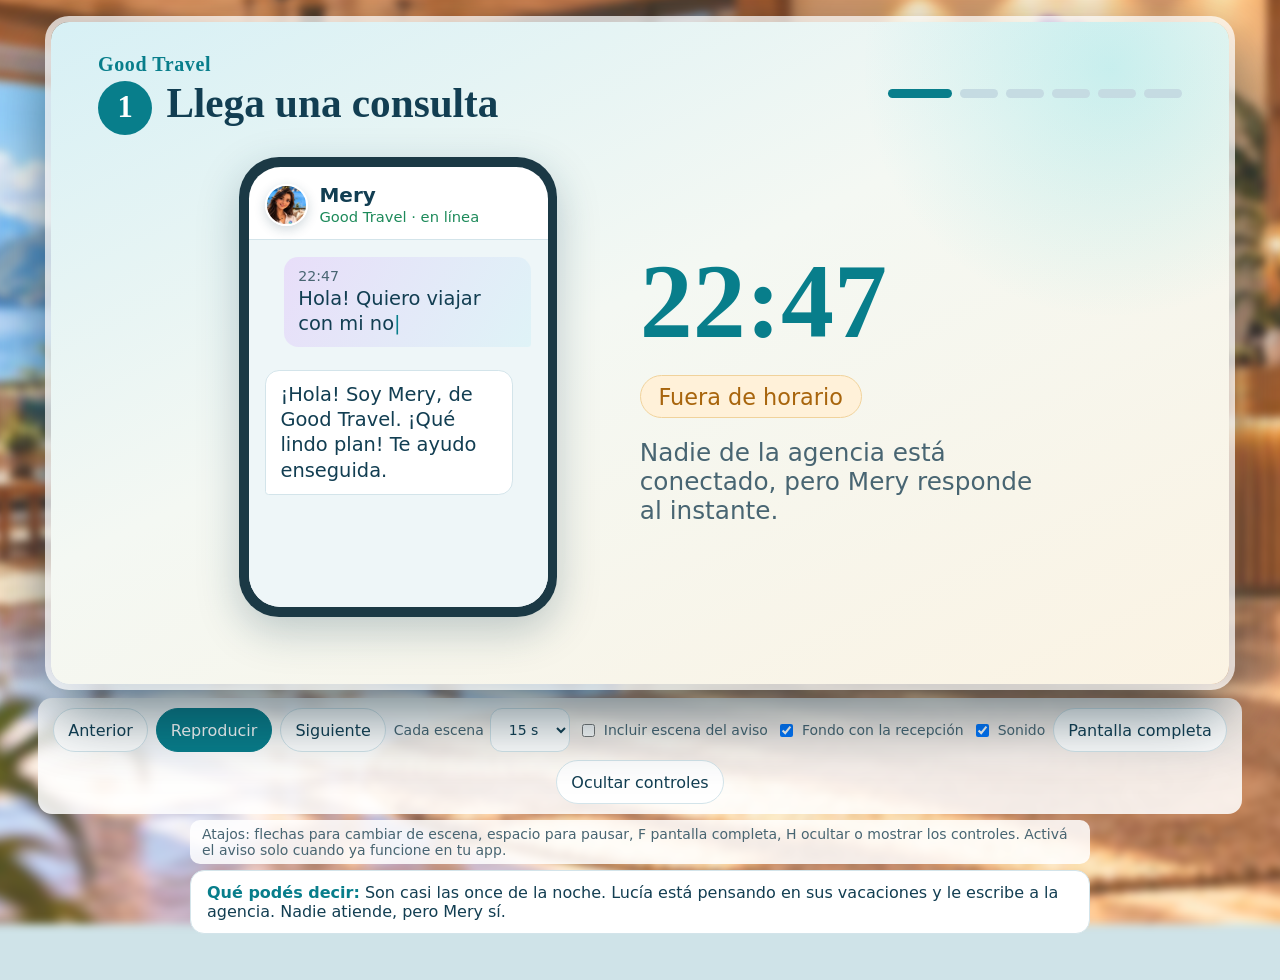
==== materiales/mery-en-accion.html @ b4de02a6 "Material: animación «Mery en acción» para grabar con voz Copia de la animación de 7 escenas (autocon" ====
<!DOCTYPE html>
<html lang="es">
<head>
<meta charset="utf-8">
<meta name="robots" content="noindex">
<meta name="viewport" content="width=device-width, initial-scale=1, viewport-fit=cover">
<title>Mery en acción: video para grabar con tu voz</title>
<style>
:root{--recep:url([data-uri]);--ink:#123e52;--mute:#486572;--tur:#087e8b;--tur2:#19c9d8;--vio:#6a4bb5;--sand:#fbf3e3;--line:#d3e4ea;--ok:#1d8a5a;--warn:#a8650d;--warnbg:#fff1d9;--caribe:url([data-uri]);--brasil:url([data-uri]);--europa:url([data-uri]);--patagonia:url([data-uri]);--mery:url([data-uri]);--face:url([data-uri]);padding-top:env(safe-area-inset-top,0px);padding-bottom:env(safe-area-inset-bottom,0px)}
*{box-sizing:border-box}
html{scroll-padding-top:env(safe-area-inset-top,0px)}
body{margin:0;background:#e6f2f5;color:var(--ink);font-family:system-ui,-apple-system,"Segoe UI",Roboto,sans-serif;display:flex;flex-direction:column;align-items:center;min-height:100vh}
button,select{font:inherit;color:var(--ink);background:#fff;border:1px solid var(--line);border-radius:22px;padding:8px 14px;min-height:44px;cursor:pointer}
select{border-radius:12px}
button:focus-visible,select:focus-visible,input:focus-visible{outline:3px solid var(--vio);outline-offset:2px}
button.main{background:var(--tur);border-color:var(--tur);color:#fff}
.wrap{width:min(100vw,calc((100vh - 150px)*16/9));margin:0 auto}
.frame{container-type:inline-size;position:relative;width:100%;aspect-ratio:16/9;overflow:hidden;background:linear-gradient(155deg,#d7f0f5 0%,#f4f8f3 45%,var(--sand) 100%);border-radius:1cqw}
.frame::before{content:"";position:absolute;right:-12cqw;top:-18cqw;width:44cqw;height:44cqw;border-radius:50%;background:radial-gradient(circle,#19c9d833,transparent 68%)}
.top{position:absolute;left:4cqw;right:4cqw;top:2.6cqw;display:flex;justify-content:space-between;align-items:center}
.brand{font:700 1.7cqw Georgia,serif;color:var(--tur);letter-spacing:.05cqw}
.title{font:600 3.5cqw Georgia,serif;margin-top:.3cqw}
.title i{font-style:normal;display:inline-grid;place-items:center;width:4.6cqw;height:4.6cqw;border-radius:50%;background:var(--tur);color:#fff;font-size:2.6cqw;margin-right:1.2cqw}
.steps{display:flex;gap:.7cqw}
.steps b{width:3.2cqw;height:.8cqw;border-radius:1cqw;background:#c5dbe2;transition:all .4s}
.steps b.on{background:var(--tur);width:5.4cqw}.steps b.done{background:var(--vio)}.steps b.off{display:none}
.scene{position:absolute;inset:11.5cqw 4cqw 3cqw;display:none}
.scene.active{display:block}
.in{opacity:0}
.scene.active .in{animation:rise .7s var(--d,0s) both}
@keyframes rise{from{opacity:0;transform:translateY(1.6cqw)}to{opacity:1;transform:none}}
@keyframes pop{0%{opacity:0;transform:scale(.7)}70%{transform:scale(1.06)}100%{opacity:1;transform:none}}
@keyframes gone{to{opacity:0;height:0;padding:0;margin:0;border:0}}
@keyframes dot{0%,100%{opacity:.3}50%{opacity:1}}
.col{display:flex;flex-direction:column;gap:1.3cqw}
.row{display:flex;gap:2.6cqw;align-items:flex-start}
.card{background:#fff;border:1px solid var(--line);border-radius:1.6cqw;padding:1.8cqw;box-shadow:0 .5cqw 2cqw #123e5214}
.mrow{display:flex;gap:1cqw;align-items:flex-end}
.mrow.l{justify-content:flex-end}
.av{flex:none;width:5cqw;height:5cqw;border-radius:50%;background:var(--face) center 12%/cover;border:.3cqw solid #fff;box-shadow:0 .3cqw 1cqw #123e5233}
.av.lu{background:linear-gradient(135deg,var(--vio),#a58cf0);display:grid;place-items:center;color:#fff;font:700 2.2cqw Georgia,serif}
.msg{background:#fff;border:1px solid var(--line);border-radius:1.6cqw 1.6cqw 1.6cqw .3cqw;padding:1.2cqw 1.7cqw;font-size:2.15cqw;line-height:1.35;max-width:44cqw;box-shadow:0 .3cqw 1cqw #123e520f}
.msg.me{background:linear-gradient(120deg,#e8def9,#dff3f7);border:0;border-radius:1.6cqw 1.6cqw .3cqw 1.6cqw}
.msg small{display:block;color:var(--mute);font-size:1.4cqw;margin-bottom:.2cqw}
.typing{display:flex;gap:.5cqw;background:#fff;border:1px solid var(--line);border-radius:1.6cqw;padding:1.2cqw 1.5cqw;overflow:hidden}
.typing i{width:.9cqw;height:.9cqw;border-radius:50%;background:var(--tur);animation:dot 1s infinite}
.typing i:nth-child(2){animation-delay:.2s}.typing i:nth-child(3){animation-delay:.4s}
.scene.active .typing.t{animation:rise .3s var(--d) both,gone .01s calc(var(--d) + 1.1s) forwards}
.chip{display:inline-flex;align-items:center;gap:.8cqw;background:#fff;border:1px solid var(--line);border-radius:3cqw;padding:.6cqw 1.5cqw;font-size:1.9cqw;margin:.4cqw .6cqw .4cqw 0}
.chip.ok{border-color:#8fd6b5;background:#eefaf3}.chip.ok::before{content:"✓";color:var(--ok);font-weight:700}
.chip.wn{background:var(--warnbg);border-color:#f0d29b;color:var(--warn)}
.big{font:600 2.7cqw Georgia,serif}
.mute{color:var(--mute);font-size:1.8cqw}
.cur::after{content:"|";color:var(--tur);animation:blk 1s infinite}@keyframes blk{50%{opacity:0}}
.grid4{display:grid;grid-template-columns:repeat(4,1fr);gap:1.6cqw}
.dest{position:relative;height:19cqw;border-radius:1.6cqw;background:#cfe6ec center/cover;overflow:hidden;border:.35cqw solid #fff;box-shadow:0 .5cqw 2cqw #123e5222;transition:all .5s}
.dest span{position:absolute;left:0;right:0;bottom:0;padding:2.2cqw 1.2cqw .9cqw;background:linear-gradient(transparent,#06303ccc);color:#fff;font:600 2.3cqw Georgia,serif}
.dest em{position:absolute;top:.9cqw;left:.9cqw;background:var(--tur);color:#fff;font:600 1.5cqw system-ui;border-radius:2cqw;padding:.3cqw 1cqw;font-style:normal;opacity:0}
.scene.active .dest.hl{animation:pop .6s 1.6s both}
.scene.active .dest.hl em{opacity:1;animation:rise .5s 2.1s both}
.scene.active .dest.dim{animation:rise .7s var(--d,0s) both,fade .6s 1.6s forwards}
@keyframes fade{to{opacity:.45;filter:grayscale(.6)}}
.p-caribe{background-image:var(--caribe)}.p-brasil{background-image:var(--brasil)}.p-europa{background-image:var(--europa)}.p-patagonia{background-image:var(--patagonia)}
.mery{width:19cqw;height:26cqw;border-radius:1.8cqw;background:var(--mery) center top/cover;border:.4cqw solid #fff;box-shadow:0 .8cqw 3cqw #123e5233;position:relative;flex:none}
.mery span{position:absolute;left:1cqw;right:1cqw;bottom:1cqw;background:#fffffff0;border-radius:1.2cqw;padding:.7cqw 1.2cqw;font-size:1.8cqw;line-height:1.25}
.mery b{display:block;font:700 2.2cqw Georgia,serif;color:var(--tur)}
.fail{border-left:.5cqw solid #e2a13f;background:var(--warnbg);color:var(--warn);padding:.9cqw 1.5cqw;font-size:1.9cqw;border-radius:0 1cqw 1cqw 0}
.phone{width:30cqw;border-radius:3cqw;border:.5cqw solid #b5ced6;background:#fff;padding:2cqw;box-shadow:0 1cqw 3cqw #123e5222}
.notif{background:#eaf7f9;border-radius:1.6cqw;padding:1.6cqw;font-size:2cqw;border-left:.6cqw solid var(--tur)}
.thumb{width:9cqw;height:9cqw;border-radius:1.4cqw;background:#cfe6ec center/cover;flex:none}
.nums{display:grid;grid-template-columns:repeat(4,1fr);gap:1.6cqw;margin-top:1.6cqw}
.num{background:#fff;border:1px solid var(--line);border-radius:1.4cqw;padding:1.2cqw;text-align:center}
.num input{width:100%;background:transparent;border:0;border-bottom:2px dashed #b5ced6;color:var(--tur);text-align:center;font:700 4.6cqw Georgia,serif;padding:0}
.num label{display:block;margin-top:.6cqw;color:var(--mute);font-size:1.6cqw}
.slogan{position:absolute;right:0;bottom:-.5cqw;font:italic 2cqw Georgia,serif;color:var(--tur)}
.clock{font:700 9cqw Georgia,serif;color:var(--tur);line-height:1}
.ph{flex:none;width:27cqw;height:39cqw;border-radius:3.4cqw;background:#1b3945;padding:.8cqw;box-shadow:0 1.2cqw 3.5cqw #123e5240}
.ph-s{background:#fff;border-radius:2.7cqw;height:100%;overflow:hidden;display:flex;flex-direction:column}
.ph-h{display:flex;gap:1cqw;align-items:center;padding:1.4cqw 1.4cqw 1.1cqw;border-bottom:1px solid var(--line)}
.ph-h .av{width:3.6cqw;height:3.6cqw;border-width:.2cqw}
.ph-h b{display:block;font-size:1.7cqw}.ph-h small{color:var(--ok);font-size:1.25cqw}
.ph-b{flex:1;display:flex;flex-direction:column;gap:1cqw;padding:1.4cqw;background:#eef6f8}
.ph .b{align-self:flex-start;background:#fff;border:1px solid var(--line);border-radius:1.2cqw 1.2cqw 1.2cqw .3cqw;padding:.9cqw 1.2cqw;font-size:1.65cqw;line-height:1.3;max-width:21cqw}
.ph .b.me{align-self:flex-end;background:linear-gradient(120deg,#e8def9,#dff3f7);border:0;border-radius:1.2cqw 1.2cqw .3cqw 1.2cqw}
.ph .b small{display:block;color:var(--mute);font-size:1.2cqw}
.ph .typing{align-self:flex-start;padding:.9cqw 1.2cqw}
.grid2{display:grid;grid-template-columns:1fr 1fr;gap:1.4cqw}
.grid2 .dest{height:16cqw}
.browser{margin-top:1.4cqw;background:#fff;border:1px solid var(--line);border-radius:1.4cqw;overflow:hidden;box-shadow:0 .8cqw 2.6cqw #123e5222}
.bbar{display:flex;align-items:center;gap:.6cqw;background:#e4eef2;padding:.8cqw 1.4cqw}
.bbar i{width:1cqw;height:1cqw;border-radius:50%;background:#b5ced6}
.bbar span{margin-left:1.2cqw;font-size:1.4cqw;color:var(--mute)}
.bbody{display:flex;min-height:17cqw}
.blist{width:25cqw;border-right:1px solid var(--line);padding:1.2cqw;background:#f5fafb}
.brow{display:flex;gap:1cqw;align-items:center;background:#fff;border:2px solid var(--tur);border-radius:1.2cqw;padding:.8cqw;font-size:1.7cqw}
.bdet{flex:1;padding:1.3cqw 1.8cqw}
.steps2{margin-top:1cqw;background:#eefaf3;border-radius:1.2cqw;padding:1cqw 1.4cqw;font-size:1.65cqw}
.steps2 ol{margin:.4cqw 0 0;padding-left:2.4cqw}.steps2 li{margin:.3cqw 0}
.nums{grid-template-columns:1.3fr repeat(4,1fr)!important;margin-top:1.2cqw!important;align-items:stretch}
.num.lab{display:grid;place-items:center;font-size:1.5cqw;color:var(--mute);background:transparent;border-style:dashed}
.num{padding:.8cqw!important}.num input{font-size:3.4cqw!important}
.slogan{position:static!important}
.thumb.p-brasil{background-image:var(--brasil)}
.bbody{min-height:0!important}
.scene .browser{margin-top:.8cqw}
.bdet{padding:1cqw 1.6cqw!important}
.steps2{font-size:1.5cqw!important;margin-top:.6cqw!important;padding:.7cqw 1.2cqw!important}
.steps2 li{margin:.1cqw 0!important}
.blist{padding:.9cqw!important}
.slogan{white-space:nowrap;font-size:1.8cqw!important}
.nums{margin-top:.8cqw!important}
.num{padding:.5cqw!important}.num input{font-size:3cqw!important}.num label{margin-top:.2cqw!important;font-size:1.4cqw!important}
body{position:relative;isolation:isolate;padding:22px 0;background:#cfe3e8}
body::before{content:"";position:fixed;inset:-24px;z-index:-1;background:linear-gradient(rgba(255,250,240,.16),rgba(255,250,240,.16)),var(--recep) center/cover;filter:blur(4px) saturate(1.08)}
body.plain::before{display:none}body.plain{background:#e6f2f5}
.wrap{width:min(92vw,calc((100vh - 190px)*16/9))}
.frame{box-shadow:0 0 0 6px #ffffffb8,0 26px 70px #0a2a38aa;border-radius:18px}
.ctrl{width:fit-content;max-width:94vw}
body.hide{justify-content:center;padding:0}
body.hide .wrap{width:min(92vw,calc((100vh - 64px)*16/9))}
.ctrl{display:flex;flex-wrap:wrap;gap:8px;align-items:center;justify-content:center;padding:12px 8px 4px}
.ctrl{background:#ffffffd9;border-radius:14px;margin-top:14px;padding:10px 14px!important}.ctrl label{display:flex;gap:6px;align-items:center;font-size:14px;color:var(--mute)}
.hint{background:#ffffffd9;border-radius:10px;padding:6px 12px;width:min(900px,94vw);margin:6px auto 0;font-size:14px;color:var(--mute)}
.notes{width:min(900px,94vw);margin:6px auto 24px;background:#fff;border:1px solid var(--line);border-radius:14px;padding:12px 16px;font-size:16px}
.notes b{color:var(--tur)}
.hide .ctrl,.hide .hint,.hide .notes{display:none}
@media(prefers-reduced-motion:reduce){.scene.active .in,.scene.active .dest.hl,.scene.active .dest.hl em,.scene.active .typing.t{animation:none;opacity:1}.typing i{animation:none}.scene.active .typing.t{display:none}}
</style>
</head>
<body>
<div class="wrap">
 <div class="frame" id="frame">
  <div class="top"><div><div class="brand">Good Travel</div><div class="title" id="title"></div></div><div class="steps" id="steps" aria-hidden="true"></div></div>

  <div class="scene" data-t="Llega una consulta">
   <div class="row" style="justify-content:center;align-items:center;gap:7cqw">
    <div class="ph in" style="--d:.1s"><div class="ph-s">
     <div class="ph-h"><div class="av" aria-hidden="true"></div><div><b>Mery</b><small>Good Travel · en línea</small></div></div>
     <div class="ph-b">
      <div class="b me in" style="--d:.5s"><small>22:47</small><span id="typed" class="cur"></span></div>
      <div class="typing t" style="--d:3.8s"><i></i><i></i><i></i></div>
      <div class="b in" style="--d:5s">¡Hola! Soy Mery, de Good Travel. ¡Qué lindo plan! Te ayudo enseguida.</div>
     </div></div></div>
    <div class="col in" style="--d:1.2s;width:34cqw">
     <div class="clock">22:47</div>
     <div><span class="chip wn">Fuera de horario</span></div>
     <div class="mute" style="font-size:2.1cqw">Nadie de la agencia está conectado, pero Mery responde al instante.</div>
    </div>
   </div>
  </div>

  <div class="scene" data-t="Mery entiende">
   <div class="row" style="align-items:center;gap:2.4cqw">
    <div class="mery in" style="--d:.2s" role="img" aria-label="Mery, asesora de viajes"><span><b>Mery</b>Asesora de viajes</span></div>
    <div class="ph in" style="--d:.4s"><div class="ph-s">
     <div class="ph-h"><div class="av" aria-hidden="true"></div><div><b>Mery</b><small>Good Travel · en línea</small></div></div>
     <div class="ph-b">
      <div class="b in" style="--d:.9s">¿Buscan más playa o ciudad? ¿Y para qué fecha lo pensaban?</div>
      <div class="b me in" style="--d:2.6s">Playa, en enero si se puede</div>
      <div class="b in" style="--d:5s">¡Perfecto! Veo qué tenemos para ustedes.</div>
     </div></div></div>
    <div class="card col in" style="--d:3.2s;flex:1">
     <div class="big">Lo que Mery fue entendiendo</div>
     <div class="col" style="gap:.2cqw"><span class="chip ok in" style="--d:3.8s">Viaja con su pareja: 2 personas</span><span class="chip ok in" style="--d:4.3s">Busca: playa</span><span class="chip ok in" style="--d:4.8s">Época: enero</span></div>
    </div>
   </div>
  </div>

  <div class="scene" data-t="Mira el catálogo de la agencia">
   <div class="row" style="gap:3cqw;align-items:center">
    <div style="flex:1">
     <div class="grid2">
      <div class="dest hl p-caribe in" style="--d:.3s" role="img" aria-label="Caribe"><em>Encaja con playa</em><span>Caribe</span></div>
      <div class="dest hl p-brasil in" style="--d:.6s" role="img" aria-label="Brasil"><em>Encaja con playa</em><span>Brasil</span></div>
      <div class="dest dim p-europa in" style="--d:.9s" role="img" aria-label="Europa"><span>Europa</span></div>
      <div class="dest dim p-patagonia in" style="--d:1.2s" role="img" aria-label="Patagonia"><span>Patagonia</span></div>
     </div>
     <div class="mute in" style="--d:3s;margin-top:1.2cqw;font-size:1.5cqw">Catálogo de ejemplo: se reemplaza por la oferta real de cada agencia.</div>
    </div>
    <div class="ph in" style="--d:.4s"><div class="ph-s">
     <div class="ph-h"><div class="av" aria-hidden="true"></div><div><b>Mery</b><small>Good Travel · en línea</small></div></div>
     <div class="ph-b">
      <div class="typing t" style="--d:1.8s"><i></i><i></i><i></i></div>
      <div class="b in" style="--d:3s">Para playa tenemos dos opciones: Caribe All Inclusive, desde USD 1.450, y Río de Janeiro, desde USD 890. Los valores están sujetos a confirmación.</div>
     </div></div></div>
   </div>
  </div>

  <div class="scene" data-t="Pide solo lo que falta">
   <div class="row" style="justify-content:center;align-items:center;gap:5cqw">
    <div class="ph in" style="--d:.1s"><div class="ph-s">
     <div class="ph-h"><div class="av" aria-hidden="true"></div><div><b>Mery</b><small>Good Travel · en línea</small></div></div>
     <div class="ph-b">
      <div class="b me in" style="--d:.4s">¡Me encanta Río! ¿Cómo hacemos?</div>
      <div class="b in" style="--d:1.8s">¡Genial! Para que el equipo te prepare la propuesta, ¿me pasás tu nombre y un mail o WhatsApp?</div>
      <div class="b me in" style="--d:4s">Lucía Gómez, lucia@ejemplo.com</div>
     </div></div></div>
    <div class="col" style="width:40cqw">
     <div class="card col in" style="--d:2.6s"><div class="mute">Ya lo sabía y no lo vuelve a preguntar:</div>
      <div><span class="chip ok">Destino</span><span class="chip ok">2 viajeros</span><span class="chip ok">Enero</span></div></div>
     <div class="big in" style="--d:3.4s">Una sola pregunta, solo lo que falta.</div>
    </div>
   </div>
  </div>

  <div class="scene" data-t="Verifica y guarda">
   <div class="row" style="align-items:center;gap:4cqw">
    <div class="ph in" style="--d:.1s"><div class="ph-s">
     <div class="ph-h"><div class="av" aria-hidden="true"></div><div><b>Mery</b><small>Good Travel · en línea</small></div></div>
     <div class="ph-b">
      <div class="b me in" style="--d:.3s">Lucía Gómez, lucia@ejemplo.com</div>
      <div class="b in" style="--d:4.6s">¡Listo, Lucía! Ya dejé registrada tu consulta por Río de Janeiro para 2 personas en enero. El equipo de Good Travel te va a contactar.</div>
     </div></div></div>
    <div class="col" style="flex:1">
     <div class="card in" style="--d:.8s"><div class="mute">Antes de guardar, el sistema revisa:</div>
      <div><span class="chip ok in" style="--d:1.2s">Nombre válido</span><span class="chip ok in" style="--d:1.8s">Contacto válido</span><span class="chip ok in" style="--d:2.4s">Destino indicado</span></div></div>
     <div class="card in" style="--d:3.2s;display:flex;gap:1.6cqw;align-items:center">
      <div class="thumb p-brasil" role="img" aria-label="Brasil"></div>
      <div><div class="big">Consulta guardada</div><div class="mute">Lucía · Río de Janeiro<br>2 viajeros · enero</div></div></div>
     <div class="fail in" style="--d:5.4s">Si algo falla al guardar, Mery no confirma nada.</div>
    </div>
   </div>
  </div>

  <div class="scene" data-t="Le avisa a la agencia" data-opt="notify">
   <div class="row" style="justify-content:center;align-items:center;margin-top:1cqw">
    <div class="phone in" style="--d:.2s"><div class="mute" style="margin-bottom:1.4cqw">Ahora</div>
     <div class="notif in" style="--d:1.2s"><b>Nueva consulta</b><br>Lucía · Río de Janeiro<br>2 viajeros · enero</div></div>
    <div class="big in" style="--d:2.4s;max-width:30cqw">La dueña se entera sola, sin entrar a ningún lado.</div>
   </div>
  </div>

  <div class="scene" data-t="Lo que ve la dueña">
   <div class="row in" style="--d:.1s;align-items:center;justify-content:space-between">
    <div style="max-width:70cqw"><div class="big" style="font-size:2.3cqw">Una página privada que construí para la dueña: un mini CRM</div>
     <div class="mute" style="font-size:1.6cqw">Ahí ve todo lo que trabajó Mery, dónde quedan guardadas las consultas y qué hay que hacer con cada una.</div></div>
    <div class="slogan">Tus vacaciones empiezan acá</div>
   </div>
   <div class="browser in" style="--d:.9s">
    <div class="bbar"><i></i><i></i><i></i><span>Bandeja privada · Good Travel</span></div>
    <div class="bbody">
     <div class="blist"><div class="mute" style="font-size:1.4cqw;margin-bottom:.6cqw">1 consulta</div>
      <div class="brow"><div class="thumb p-brasil" style="width:5cqw;height:5cqw" role="img" aria-label="Brasil"></div><div><b>Lucía Gómez</b><div class="mute" style="font-size:1.4cqw">Río de Janeiro · Web</div></div></div></div>
     <div class="bdet">
      <div style="display:flex;justify-content:space-between;align-items:center"><b class="big" style="font-size:2.2cqw">Lucía Gómez</b><span class="chip ok" style="font-size:1.4cqw;margin:0">Nueva</span></div>
      <div class="mute" style="font-size:1.5cqw">Río de Janeiro · 2 viajeros · enero · lucia@ejemplo.com</div>
      <div class="steps2 in" style="--d:2s"><b>Qué hay que hacer</b>
       <ol><li>Tomar la conversación, para que Mery no se cruce</li><li>Contactar a Lucía y armar la propuesta</li><li>Marcarla como contactada y seguirla hasta cerrar</li></ol></div>
     </div></div>
   </div>
   <div class="nums in" style="--d:3s">
    <div class="num lab">Mis números del piloto (completalos antes de grabar)</div>
    <div class="num"><input aria-label="Conversaciones" placeholder="—"><label>conversaciones</label></div>
    <div class="num"><input aria-label="Consultas guardadas" placeholder="—"><label>consultas guardadas</label></div>
    <div class="num"><input aria-label="Fuera de horario" placeholder="—"><label>fuera de horario</label></div>
    <div class="num"><input aria-label="Sin respuesta" placeholder="—"><label>sin respuesta</label></div>
   </div>
  </div>
 </div>
</div>

<div class="ctrl" id="ctrl">
 <button id="prev">Anterior</button><button class="main" id="play">Reproducir</button><button id="next">Siguiente</button>
 <label>Cada escena <select id="dur"><option value="8">8 s</option><option value="11">11 s</option><option value="15" selected>15 s</option></select></label>
 <label><input type="checkbox" id="notify"> Incluir escena del aviso</label>
 <label><input type="checkbox" id="bgc" checked> Fondo con la recepción</label>
 <label><input type="checkbox" id="snd" checked> Sonido</label>
 <button id="fs">Pantalla completa</button><button id="hide">Ocultar controles</button>
</div>
<p class="hint">Atajos: flechas para cambiar de escena, espacio para pausar, F pantalla completa, H ocultar o mostrar los controles. Activá el aviso solo cuando ya funcione en tu app.</p>
<div class="notes" id="notes"></div>

<script>
(function(){
 var scenes=[].slice.call(document.querySelectorAll(".scene")),
  notes=[
   "Son casi las once de la noche. Lucía está pensando en sus vacaciones y le escribe a la agencia. Nadie atiende, pero Mery sí.",
   "Mery no solo contesta: entiende. Va sacando con quién viaja, qué busca y para cuándo.",
   "Después mira el catálogo de la agencia y elige lo que encaja. Solo habla de lo que la agencia realmente ofrece.",
   "Pide únicamente lo que falta: nombre y un contacto. No vuelve a preguntar lo que ya le dijeron.",
   "Antes de guardar, el sistema verifica los datos. Si algo falla, Mery no dice que guardó nada.",
   "Y a la dueña de la agencia le llega un aviso en el momento.",
   "Esto es una página privada, un mini CRM, que armé para la dueña de la agencia. Un CRM es el lugar donde un negocio guarda y sigue a sus clientes. Ahí ve todo lo que trabajó Mery, dónde quedan las consultas y qué hay que hacer con cada una. Y estos son los números de mi piloto."],
  cur=0,timer=null,playing=false,
  titleEl=document.getElementById("title"),stepsEl=document.getElementById("steps"),
  notesEl=document.getElementById("notes"),playBtn=document.getElementById("play"),
  notify=document.getElementById("notify"),dur=document.getElementById("dur"),
  typed=document.getElementById("typed"),tt=null,
  msg="Hola! Quiero viajar con mi novio, ¿qué promos tienen?";
 scenes.forEach(function(){stepsEl.appendChild(document.createElement("b"))});
 function list(){return scenes.map(function(s,i){return{i:i,el:s}}).filter(function(o){return !o.el.dataset.opt||notify.checked})}
 function type(){clearInterval(tt);typed.textContent="";typed.className="cur";var n=0;tt=setInterval(function(){n++;typed.textContent=msg.slice(0,n);if(n%2===0)play("key");if(n>=msg.length){clearInterval(tt);typed.className=""}},48)}
 function show(pos){
  var l=list();pos=(pos+l.length)%l.length;cur=pos;
  scenes.forEach(function(s){s.classList.remove("active")});
  var o=l[pos];void o.el.offsetWidth;o.el.classList.add("active");
  titleEl.innerHTML="<i>"+(pos+1)+"</i>"+o.el.dataset.t;
  [].forEach.call(stepsEl.children,function(b,k){
   var idx=l.map(function(x){return x.i}).indexOf(k);
   b.className=idx<0?"off":idx===pos?"on":idx<pos?"done":"";
  });
  notesEl.innerHTML="<b>Qué podés decir:</b> "+notes[o.i];
  if(o.i===0)type();
  sched(o.i);
 }
 function go(d){show(cur+d)}
 function tick(){var l=list();if(cur>=l.length-1){stop();return}go(1)}
 function start(){playing=true;playBtn.textContent="Pausar";clearInterval(timer);timer=setInterval(tick,dur.value*1000)}
 function stop(){playing=false;playBtn.textContent="Reproducir";clearInterval(timer)}
 playBtn.onclick=function(){if(playing)stop();else{if(cur>=list().length-1)show(0);start()}};
 document.getElementById("next").onclick=function(){go(1);if(playing)start()};
 document.getElementById("prev").onclick=function(){go(-1);if(playing)start()};
 dur.onchange=function(){if(playing)start()};
 notify.onchange=function(){show(0);if(playing)start()};
 function fs(){if(document.fullscreenElement)document.exitFullscreen();else if(document.documentElement.requestFullscreen)document.documentElement.requestFullscreen()}
 function hide(){document.body.classList.toggle("hide")}
 document.getElementById("bgc").onchange=function(){document.body.classList.toggle("plain",!this.checked)};
 document.getElementById("fs").onclick=fs;document.getElementById("hide").onclick=hide;
 document.addEventListener("keydown",function(e){
  var t=e.target.tagName;if((t==="INPUT"&&e.target.type!=="checkbox")||t==="SELECT")return;
  if(e.key==="ArrowRight"){go(1);if(playing)start()}
  else if(e.key==="ArrowLeft"){go(-1);if(playing)start()}
  else if(e.key==="f"||e.key==="F")fs();
  else if(e.key==="h"||e.key==="H")hide();
  else if(e.key===" "&&t!=="BUTTON"){e.preventDefault();playBtn.click()}
 });
 var AC=window.AudioContext||window.webkitAudioContext,ctx=null,sndOn=document.getElementById("snd"),evT=[];
 function ensure(){if(!ctx&&AC){try{ctx=new AC()}catch(e){}}if(ctx&&ctx.state==="suspended")ctx.resume()}
 ["click","keydown","touchstart"].forEach(function(e){document.addEventListener(e,ensure,{passive:true})});
 function tone(f,t0,d,v,type,f2){if(!ctx)return;var o=ctx.createOscillator(),g=ctx.createGain(),t=ctx.currentTime+t0;
  o.type=type||"sine";o.frequency.setValueAtTime(f,t);if(f2)o.frequency.exponentialRampToValueAtTime(f2,t+d);
  g.gain.setValueAtTime(0.0001,t);g.gain.exponentialRampToValueAtTime(v,t+0.012);g.gain.exponentialRampToValueAtTime(0.0001,t+d);
  o.connect(g);g.connect(ctx.destination);o.start(t);o.stop(t+d+0.03)}
 var S={
  recv:function(){tone(620,0,.075,.2,"sine",1040);tone(1040,.085,.16,.17,"sine",1180)},
  sent:function(){tone(520,0,.14,.14,"sine",760)},
  tick:function(){tone(1500,0,.05,.05,"triangle")},
  key:function(){tone(900+Math.random()*250,0,.025,.035,"square")},
  pop:function(){tone(420,0,.18,.12,"sine",900)},
  chime:function(){tone(784,0,.3,.15,"sine");tone(988,.13,.3,.15,"sine");tone(1319,.26,.5,.17,"sine")},
  notif:function(){tone(1046,0,.18,.17,"sine");tone(1568,.14,.4,.17,"sine")}
 };
 function play(n){if(sndOn.checked&&ctx&&S[n]){try{S[n]()}catch(e){}}}
 var EV={
  0:[[.5,"sent"],[3.2,"sent"],[3.8,"tick"],[5,"recv"]],
  1:[[.9,"recv"],[2.6,"sent"],[3.2,"pop"],[3.8,"tick"],[4.3,"tick"],[4.8,"tick"],[5,"recv"]],
  2:[[1.6,"pop"],[3,"recv"]],
  3:[[.4,"sent"],[1.8,"recv"],[2.6,"pop"],[4,"sent"]],
  4:[[.3,"sent"],[1.2,"tick"],[1.8,"tick"],[2.4,"tick"],[3.2,"chime"],[4.6,"recv"]],
  5:[[.2,"pop"],[1.2,"notif"]],
  6:[[.9,"pop"],[2,"tick"]]
 };
 function sched(i){evT.forEach(clearTimeout);evT=[];(EV[i]||[]).forEach(function(e){evT.push(setTimeout(function(){play(e[1])},e[0]*1000))})}

 show(0);
})();
</script>
</body>
</html>
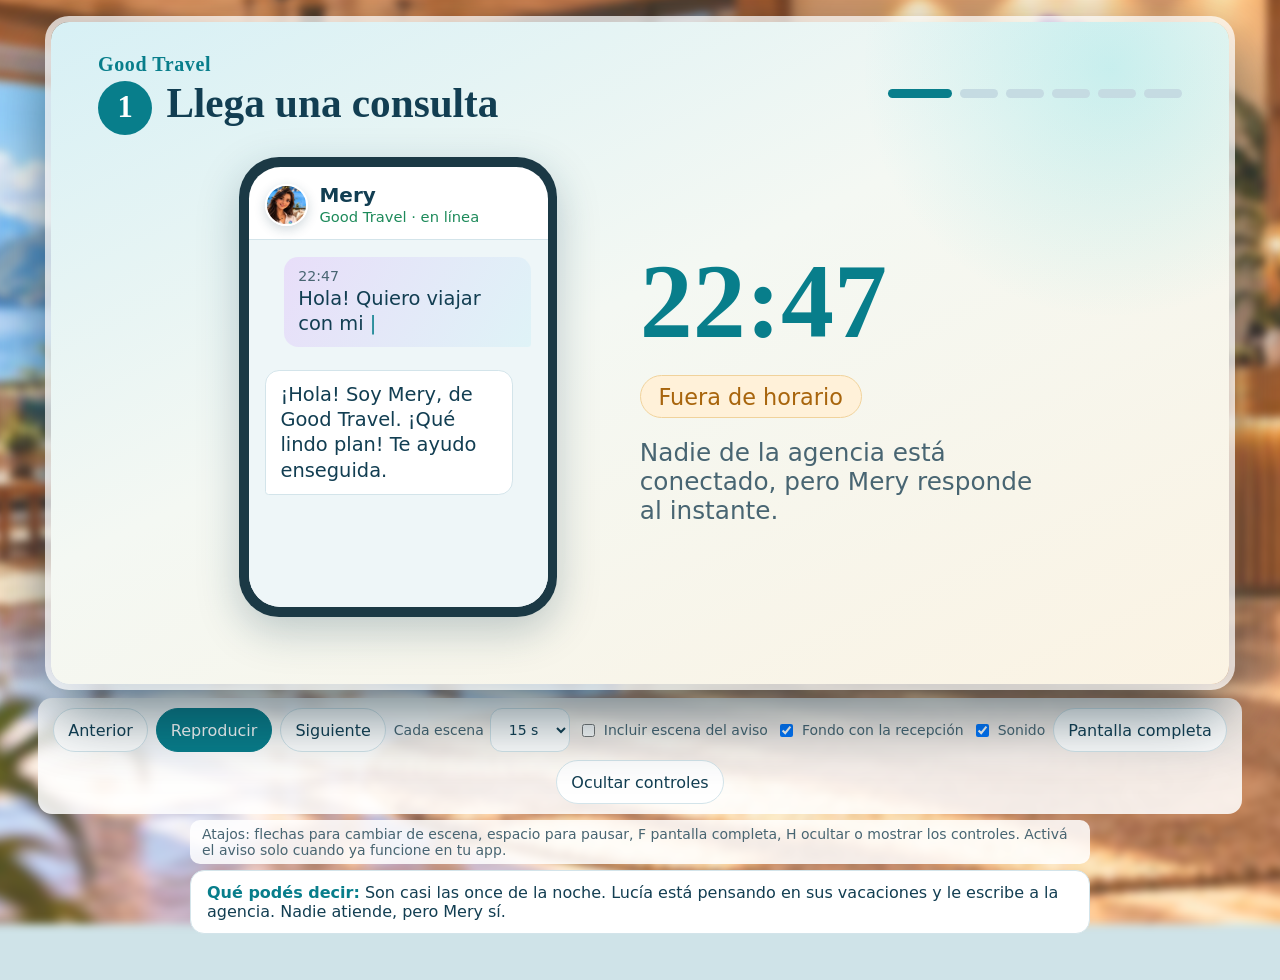
==== commit abc10dc9: "Landing y animación cuentan el mismo caso real: Mery en Good Travel - Demo del teléfono: Mery atiend" ====
--- a/materiales/mery-en-accion.html
+++ b/materiales/mery-en-accion.html
@@ -181,7 +181,7 @@
      <div class="ph-h"><div class="av" aria-hidden="true"></div><div><b>Mery</b><small>Good Travel · en línea</small></div></div>
      <div class="ph-b">
       <div class="typing t" style="--d:1.8s"><i></i><i></i><i></i></div>
-      <div class="b in" style="--d:3s">Para playa tenemos dos opciones: Caribe All Inclusive, desde USD 1.450, y Río de Janeiro, desde USD 890. Los valores están sujetos a confirmación.</div>
+      <div class="b in" style="--d:3s">Para playa tenemos dos opciones: el Caribe All Inclusive, 7 noches con todo incluido, desde USD 1.800, o Brasil, que te lo armamos a medida según tus fechas. Los valores están sujetos a confirmación.</div>
      </div></div></div>
    </div>
   </div>
@@ -191,7 +191,7 @@
     <div class="ph in" style="--d:.1s"><div class="ph-s">
      <div class="ph-h"><div class="av" aria-hidden="true"></div><div><b>Mery</b><small>Good Travel · en línea</small></div></div>
      <div class="ph-b">
-      <div class="b me in" style="--d:.4s">¡Me encanta Río! ¿Cómo hacemos?</div>
+      <div class="b me in" style="--d:.4s">¡Brasil! Río de Janeiro me encanta. ¿Cómo hacemos?</div>
       <div class="b in" style="--d:1.8s">¡Genial! Para que el equipo te prepare la propuesta, ¿me pasás tu nombre y un mail o WhatsApp?</div>
       <div class="b me in" style="--d:4s">Lucía Gómez, lucia@ejemplo.com</div>
      </div></div></div>
@@ -248,13 +248,6 @@
        <ol><li>Tomar la conversación, para que Mery no se cruce</li><li>Contactar a Lucía y armar la propuesta</li><li>Marcarla como contactada y seguirla hasta cerrar</li></ol></div>
      </div></div>
    </div>
-   <div class="nums in" style="--d:3s">
-    <div class="num lab">Mis números del piloto (completalos antes de grabar)</div>
-    <div class="num"><input aria-label="Conversaciones" placeholder="—"><label>conversaciones</label></div>
-    <div class="num"><input aria-label="Consultas guardadas" placeholder="—"><label>consultas guardadas</label></div>
-    <div class="num"><input aria-label="Fuera de horario" placeholder="—"><label>fuera de horario</label></div>
-    <div class="num"><input aria-label="Sin respuesta" placeholder="—"><label>sin respuesta</label></div>
-   </div>
   </div>
  </div>
 </div>
@@ -280,7 +273,7 @@
    "Pide únicamente lo que falta: nombre y un contacto. No vuelve a preguntar lo que ya le dijeron.",
    "Antes de guardar, el sistema verifica los datos. Si algo falla, Mery no dice que guardó nada.",
    "Y a la dueña de la agencia le llega un aviso en el momento.",
-   "Esto es una página privada, un mini CRM, que armé para la dueña de la agencia. Un CRM es el lugar donde un negocio guarda y sigue a sus clientes. Ahí ve todo lo que trabajó Mery, dónde quedan las consultas y qué hay que hacer con cada una. Y estos son los números de mi piloto."],
+   "Esto es una página privada, un mini CRM, que armé para la dueña de la agencia. Un CRM es el lugar donde un negocio guarda y sigue a sus clientes. Ahí ve todo lo que trabajó Mery, dónde quedan las consultas y qué hay que hacer con cada una."],
   cur=0,timer=null,playing=false,
   titleEl=document.getElementById("title"),stepsEl=document.getElementById("steps"),
   notesEl=document.getElementById("notes"),playBtn=document.getElementById("play"),
